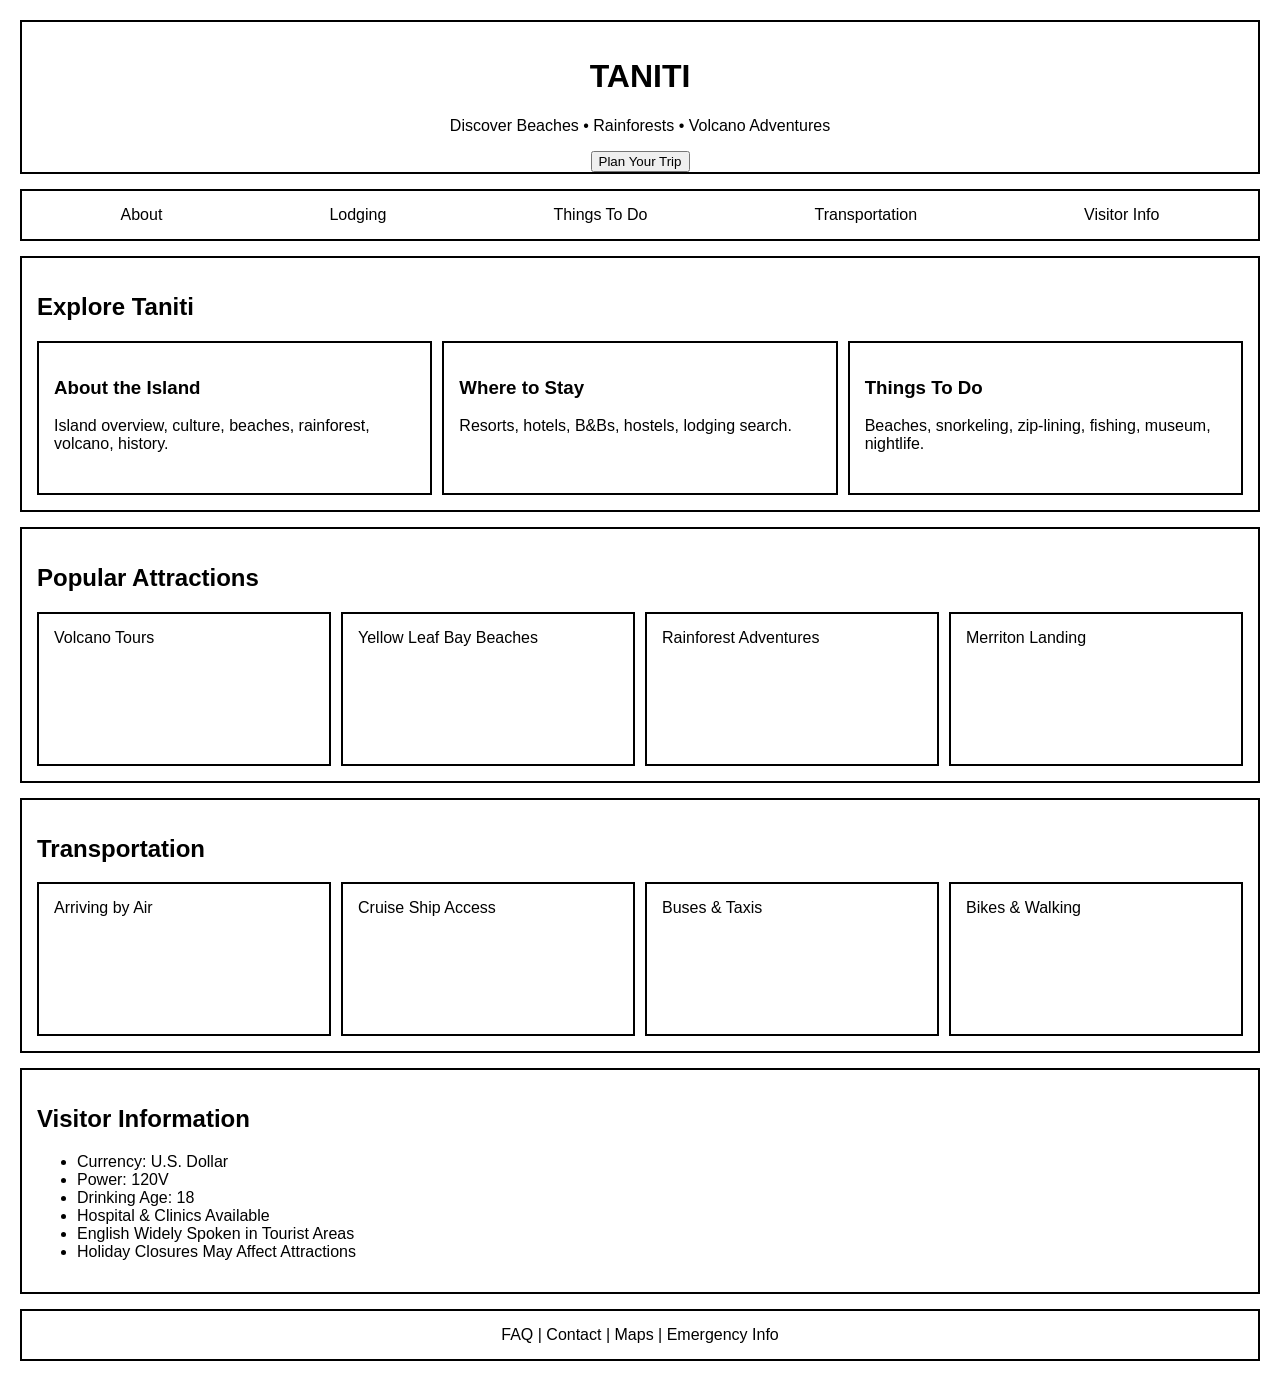
==== index.html @ 07f7645f "Add files via upload" ====
<!DOCTYPE html>
<html>
<head>
<meta charset="UTF-8">
<title>Taniti Tourism Wireframe</title>
<style>
body {
    font-family: Arial, sans-serif;
    margin: 20px;
}
.box {
    border: 2px solid #000;
    padding: 15px;
    margin-bottom: 15px;
}
.hero {
    height: 120px;
    text-align: center;
}
.nav {
    display: flex;
    justify-content: space-around;
}
.cards {
    display: flex;
    gap: 10px;
}
.card {
    flex: 1;
    border: 2px solid #000;
    padding: 15px;
    min-height: 120px;
}
.footer {
    text-align: center;
}
</style>
</head>

<body>

<div class="box hero">
    <h1>TANITI</h1>
    <p>Discover Beaches • Rainforests • Volcano Adventures</p>
    <button>Plan Your Trip</button>
</div>

<div class="box nav">
    <div>About</div>
    <div>Lodging</div>
    <div>Things To Do</div>
    <div>Transportation</div>
    <div>Visitor Info</div>
</div>

<div class="box">
    <h2>Explore Taniti</h2>

    <div class="cards">

        <div class="card">
            <h3>About the Island</h3>
            <p>
                Island overview, culture,
                beaches, rainforest,
                volcano, history.
            </p>
        </div>

        <div class="card">
            <h3>Where to Stay</h3>
            <p>
                Resorts, hotels,
                B&Bs, hostels,
                lodging search.
            </p>
        </div>

        <div class="card">
            <h3>Things To Do</h3>
            <p>
                Beaches, snorkeling,
                zip-lining, fishing,
                museum, nightlife.
            </p>
        </div>

    </div>
</div>

<div class="box">
    <h2>Popular Attractions</h2>

    <div class="cards">

        <div class="card">
            Volcano Tours
        </div>

        <div class="card">
            Yellow Leaf Bay Beaches
        </div>

        <div class="card">
            Rainforest Adventures
        </div>

        <div class="card">
            Merriton Landing
        </div>

    </div>
</div>

<div class="box">
    <h2>Transportation</h2>

    <div class="cards">

        <div class="card">
            Arriving by Air
        </div>

        <div class="card">
            Cruise Ship Access
        </div>

        <div class="card">
            Buses & Taxis
        </div>

        <div class="card">
            Bikes & Walking
        </div>

    </div>
</div>

<div class="box">
    <h2>Visitor Information</h2>

    <ul>
        <li>Currency: U.S. Dollar</li>
        <li>Power: 120V</li>
        <li>Drinking Age: 18</li>
        <li>Hospital & Clinics Available</li>
        <li>English Widely Spoken in Tourist Areas</li>
        <li>Holiday Closures May Affect Attractions</li>
    </ul>
</div>

<div class="box footer">
    FAQ | Contact | Maps | Emergency Info
</div>

</body>
</html>
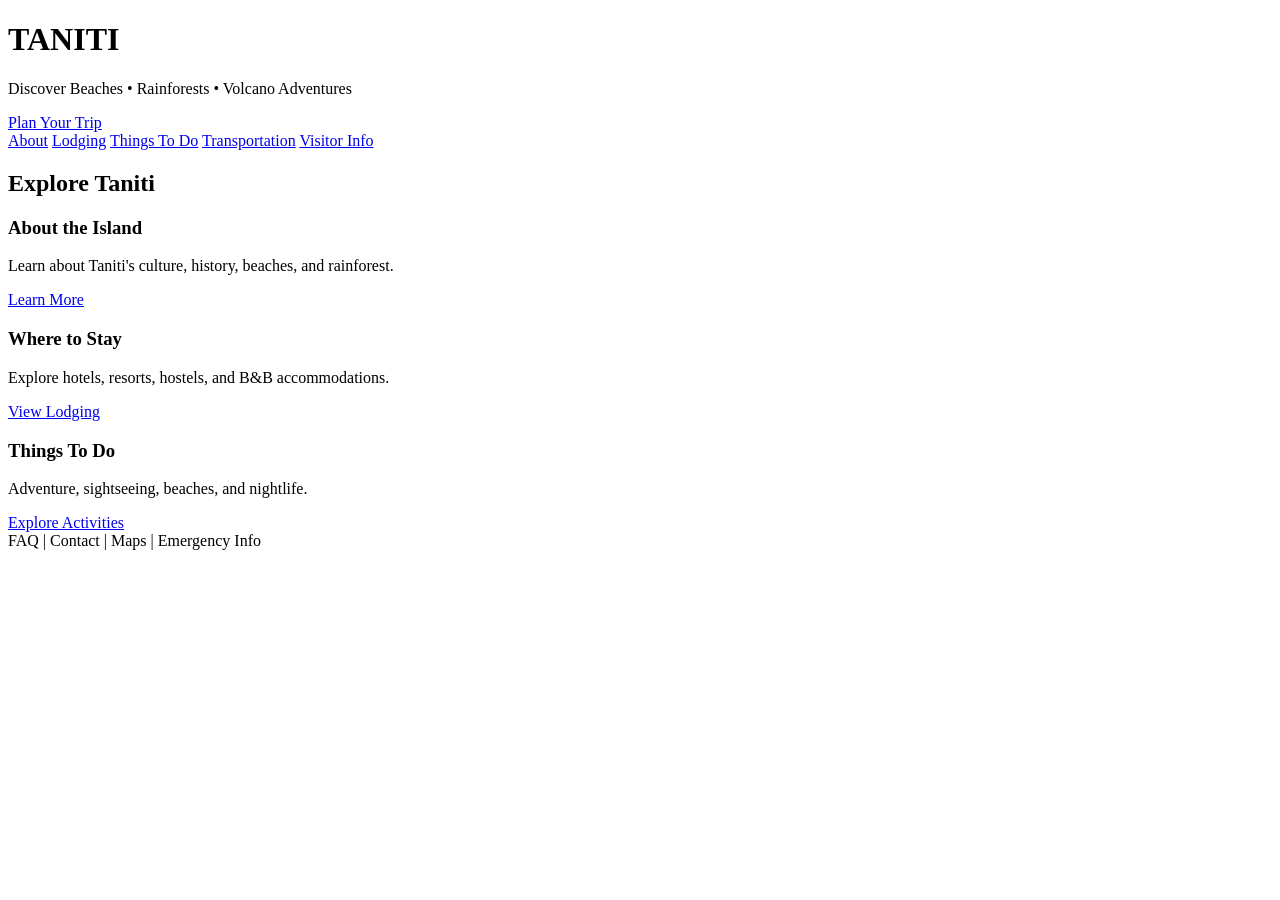
==== commit 4dd75988: "Add files via upload" ====
--- a/index.html
+++ b/index.html
@@ -2,151 +2,47 @@
 <html>
 <head>
 <meta charset="UTF-8">
-<title>Taniti Tourism Wireframe</title>
-<style>
-body {
-    font-family: Arial, sans-serif;
-    margin: 20px;
-}
-.box {
-    border: 2px solid #000;
-    padding: 15px;
-    margin-bottom: 15px;
-}
-.hero {
-    height: 120px;
-    text-align: center;
-}
-.nav {
-    display: flex;
-    justify-content: space-around;
-}
-.cards {
-    display: flex;
-    gap: 10px;
-}
-.card {
-    flex: 1;
-    border: 2px solid #000;
-    padding: 15px;
-    min-height: 120px;
-}
-.footer {
-    text-align: center;
-}
-</style>
+<title>Taniti Tourism</title>
+<link rel="stylesheet" href="style.css">
 </head>
-
 <body>
 
 <div class="box hero">
     <h1>TANITI</h1>
     <p>Discover Beaches • Rainforests • Volcano Adventures</p>
-    <button>Plan Your Trip</button>
+    <a href="activities.html" class="button">Plan Your Trip</a>
 </div>
 
 <div class="box nav">
-    <div>About</div>
-    <div>Lodging</div>
-    <div>Things To Do</div>
-    <div>Transportation</div>
-    <div>Visitor Info</div>
+    <a href="about.html">About</a>
+    <a href="lodging.html">Lodging</a>
+    <a href="activities.html">Things To Do</a>
+    <a href="transportation.html">Transportation</a>
+    <a href="visitor-info.html">Visitor Info</a>
 </div>
 
 <div class="box">
     <h2>Explore Taniti</h2>
 
     <div class="cards">
-
         <div class="card">
             <h3>About the Island</h3>
-            <p>
-                Island overview, culture,
-                beaches, rainforest,
-                volcano, history.
-            </p>
+            <p>Learn about Taniti's culture, history, beaches, and rainforest.</p>
+            <a href="about.html">Learn More</a>
         </div>
 
         <div class="card">
             <h3>Where to Stay</h3>
-            <p>
-                Resorts, hotels,
-                B&Bs, hostels,
-                lodging search.
-            </p>
+            <p>Explore hotels, resorts, hostels, and B&B accommodations.</p>
+            <a href="lodging.html">View Lodging</a>
         </div>
 
         <div class="card">
             <h3>Things To Do</h3>
-            <p>
-                Beaches, snorkeling,
-                zip-lining, fishing,
-                museum, nightlife.
-            </p>
+            <p>Adventure, sightseeing, beaches, and nightlife.</p>
+            <a href="activities.html">Explore Activities</a>
         </div>
-
     </div>
-</div>
-
-<div class="box">
-    <h2>Popular Attractions</h2>
-
-    <div class="cards">
-
-        <div class="card">
-            Volcano Tours
-        </div>
-
-        <div class="card">
-            Yellow Leaf Bay Beaches
-        </div>
-
-        <div class="card">
-            Rainforest Adventures
-        </div>
-
-        <div class="card">
-            Merriton Landing
-        </div>
-
-    </div>
-</div>
-
-<div class="box">
-    <h2>Transportation</h2>
-
-    <div class="cards">
-
-        <div class="card">
-            Arriving by Air
-        </div>
-
-        <div class="card">
-            Cruise Ship Access
-        </div>
-
-        <div class="card">
-            Buses & Taxis
-        </div>
-
-        <div class="card">
-            Bikes & Walking
-        </div>
-
-    </div>
-</div>
-
-<div class="box">
-    <h2>Visitor Information</h2>
-
-    <ul>
-        <li>Currency: U.S. Dollar</li>
-        <li>Power: 120V</li>
-        <li>Drinking Age: 18</li>
-        <li>Hospital & Clinics Available</li>
-        <li>English Widely Spoken in Tourist Areas</li>
-        <li>Holiday Closures May Affect Attractions</li>
-    </ul>
 </div>
 
 <div class="box footer">
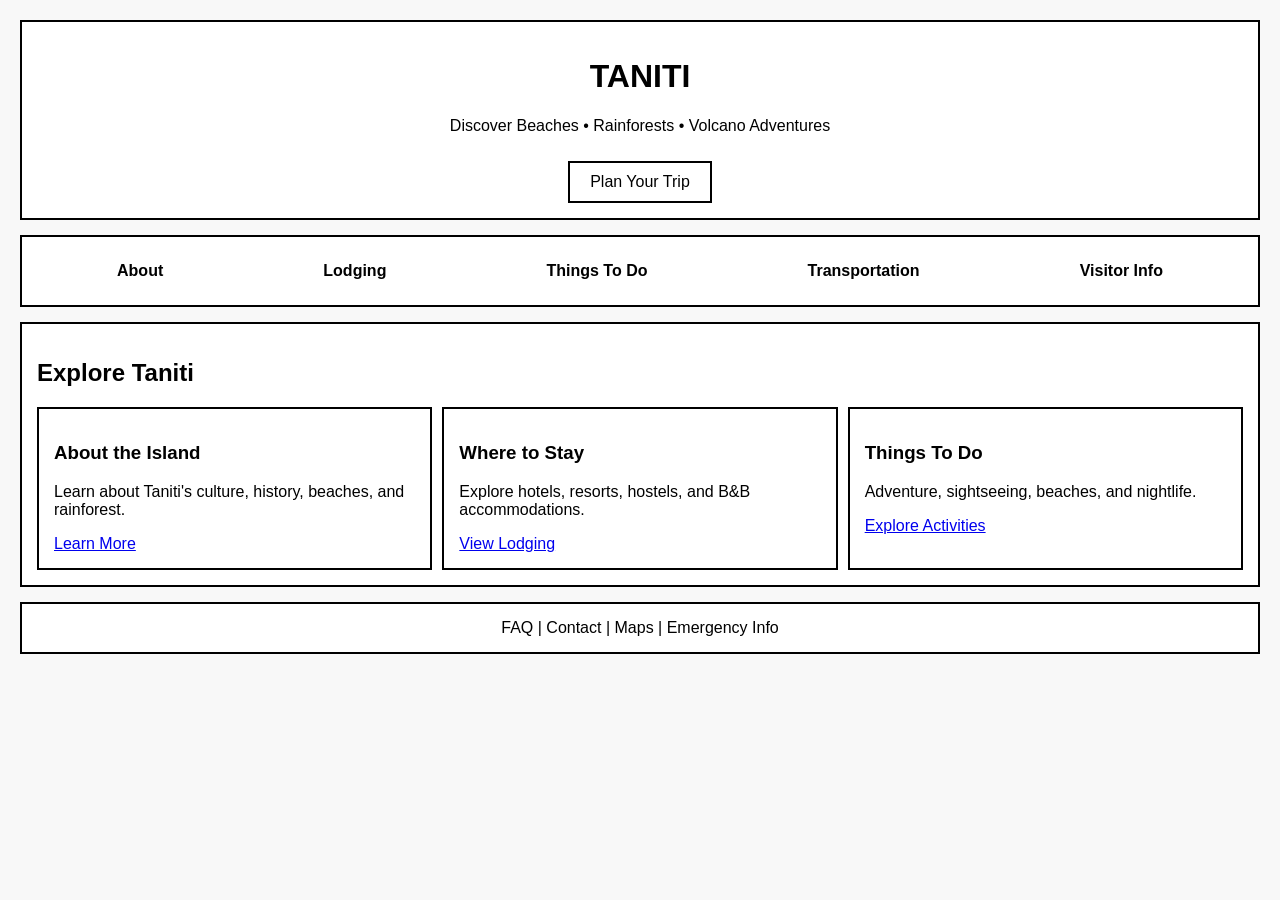
==== commit 17fc9c31: "Update index.html" ====
--- a/index.html
+++ b/index.html
@@ -49,5 +49,5 @@
     FAQ | Contact | Maps | Emergency Info
 </div>
 
-</body>
-</html>+</body>  
+</html>
--- a/style.css
+++ b/style.css
@@ -0,0 +1,56 @@
+body {
+    font-family: Arial, sans-serif;
+    margin: 20px;
+    background: #f8f8f8;
+}
+
+.box {
+    border: 2px solid #000;
+    padding: 15px;
+    margin-bottom: 15px;
+    background: white;
+}
+
+.hero {
+    text-align: center;
+}
+
+.nav {
+    display: flex;
+    justify-content: space-around;
+    flex-wrap: wrap;
+}
+
+.nav a {
+    text-decoration: none;
+    color: black;
+    font-weight: bold;
+    padding: 10px;
+}
+
+.cards {
+    display: flex;
+    gap: 10px;
+    flex-wrap: wrap;
+}
+
+.card {
+    flex: 1;
+    min-width: 220px;
+    border: 2px solid #000;
+    padding: 15px;
+    background: #fff;
+}
+
+.button {
+    display: inline-block;
+    padding: 10px 20px;
+    border: 2px solid black;
+    text-decoration: none;
+    color: black;
+    margin-top: 10px;
+}
+
+.footer {
+    text-align: center;
+}
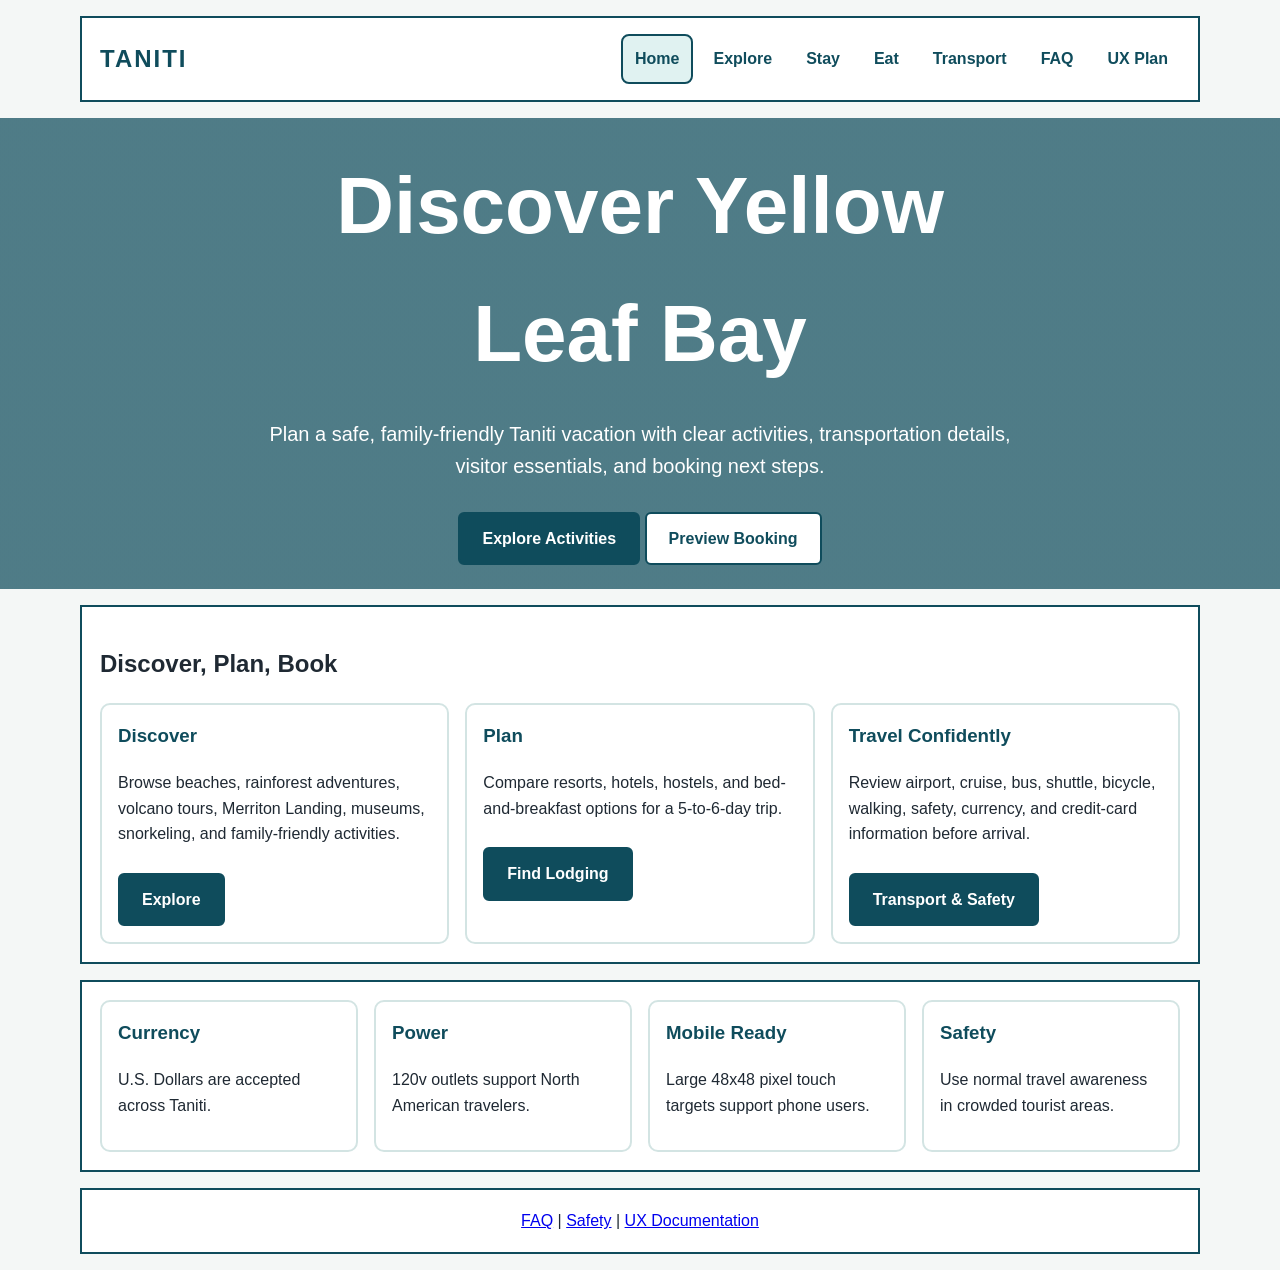
==== commit 24bd60a8: "Add files via upload" ====
--- a/index.html
+++ b/index.html
@@ -1,53 +1,67 @@
 <!DOCTYPE html>
-<html>
+<html lang="en">
 <head>
 <meta charset="UTF-8">
-<title>Taniti Tourism</title>
+<meta name="viewport" content="width=device-width, initial-scale=1.0">
+<title>Taniti Tourism | Discover, Plan, Book</title>
 <link rel="stylesheet" href="style.css">
 </head>
 <body>
+<a class="skip-link" href="#main">Skip to main content</a>
+<header class="site-header">
+    <a class="logo" href="index.html">TANITI</a>
+    <nav class="nav" aria-label="Main navigation">
+        <a class="active" href="index.html">Home</a>
+        <a href="activities.html">Explore</a>
+        <a href="lodging.html">Stay</a>
+        <a href="about.html">Eat</a>
+        <a href="transportation.html">Transport</a>
+        <a href="visitorinfo.html">FAQ</a>
+        <a href="design-documentation.html">UX Plan</a>
+    </nav>
+</header>
 
-<div class="box hero">
-    <h1>TANITI</h1>
-    <p>Discover Beaches • Rainforests • Volcano Adventures</p>
-    <a href="activities.html" class="button">Plan Your Trip</a>
-</div>
+<section class="hero" aria-label="Yellow Leaf Bay hero image">
+    <div class="hero-content">
+        <h1>Discover Yellow Leaf Bay</h1>
+        <p>Plan a safe, family-friendly Taniti vacation with clear activities, transportation details, visitor essentials, and booking next steps.</p>
+        <a href="activities.html" class="button">Explore Activities</a>
+        <a href="booking-confirmation.html" class="button secondary">Preview Booking</a>
+    </div>
+</section>
 
-<div class="box nav">
-    <a href="about.html">About</a>
-    <a href="lodging.html">Lodging</a>
-    <a href="activities.html">Things To Do</a>
-    <a href="transportation.html">Transportation</a>
-    <a href="visitor-info.html">Visitor Info</a>
-</div>
+<main id="main">
+    <section class="box">
+        <h2>Discover, Plan, Book</h2>
+        <div class="cards">
+            <article class="card">
+                <h3>Discover</h3>
+                <p>Browse beaches, rainforest adventures, volcano tours, Merriton Landing, museums, snorkeling, and family-friendly activities.</p>
+                <a class="button" href="activities.html">Explore</a>
+            </article>
+            <article class="card">
+                <h3>Plan</h3>
+                <p>Compare resorts, hotels, hostels, and bed-and-breakfast options for a 5-to-6-day trip.</p>
+                <a class="button" href="lodging.html">Find Lodging</a>
+            </article>
+            <article class="card">
+                <h3>Travel Confidently</h3>
+                <p>Review airport, cruise, bus, shuttle, bicycle, walking, safety, currency, and credit-card information before arrival.</p>
+                <a class="button" href="transportation.html">Transport & Safety</a>
+            </article>
+        </div>
+    </section>
 
-<div class="box">
-    <h2>Explore Taniti</h2>
+    <section class="box quick-grid" aria-label="Traveler essentials">
+        <div class="fact"><h3>Currency</h3><p>U.S. Dollars are accepted across Taniti.</p></div>
+        <div class="fact"><h3>Power</h3><p>120v outlets support North American travelers.</p></div>
+        <div class="fact"><h3>Mobile Ready</h3><p>Large 48x48 pixel touch targets support phone users.</p></div>
+        <div class="fact"><h3>Safety</h3><p>Use normal travel awareness in crowded tourist areas.</p></div>
+    </section>
+</main>
 
-    <div class="cards">
-        <div class="card">
-            <h3>About the Island</h3>
-            <p>Learn about Taniti's culture, history, beaches, and rainforest.</p>
-            <a href="about.html">Learn More</a>
-        </div>
-
-        <div class="card">
-            <h3>Where to Stay</h3>
-            <p>Explore hotels, resorts, hostels, and B&B accommodations.</p>
-            <a href="lodging.html">View Lodging</a>
-        </div>
-
-        <div class="card">
-            <h3>Things To Do</h3>
-            <p>Adventure, sightseeing, beaches, and nightlife.</p>
-            <a href="activities.html">Explore Activities</a>
-        </div>
-    </div>
-</div>
-
-<div class="box footer">
-    FAQ | Contact | Maps | Emergency Info
-</div>
-
-</body>  
+<footer class="footer">
+    <a href="visitorinfo.html">FAQ</a> | <a href="transportation.html">Safety</a> | <a href="design-documentation.html">UX Documentation</a>
+</footer>
+</body>
 </html>
--- a/style.css
+++ b/style.css
@@ -1,56 +1,239 @@
+* {
+    box-sizing: border-box;
+}
+
+html {
+    scroll-behavior: smooth;
+}
+
 body {
     font-family: Arial, sans-serif;
-    margin: 20px;
-    background: #f8f8f8;
-}
-
+    margin: 0;
+    background: #f4f7f6;
+    color: #1f2933;
+    line-height: 1.6;
+}
+
+.skip-link {
+    position: absolute;
+    left: -999px;
+    top: 10px;
+    background: #ffffff;
+    border: 2px solid #0f4c5c;
+    padding: 10px;
+    z-index: 100;
+}
+
+.skip-link:focus {
+    left: 10px;
+}
+
+.site-header,
+.footer,
 .box {
-    border: 2px solid #000;
-    padding: 15px;
-    margin-bottom: 15px;
-    background: white;
-}
-
-.hero {
-    text-align: center;
+    background: #ffffff;
+    border: 2px solid #0f4c5c;
+    margin: 16px auto;
+    max-width: 1120px;
+    padding: 18px;
+}
+
+.site-header {
+    display: flex;
+    justify-content: space-between;
+    align-items: center;
+    gap: 16px;
+    flex-wrap: wrap;
+}
+
+.logo {
+    font-size: 1.5rem;
+    font-weight: 800;
+    letter-spacing: 2px;
+    color: #0f4c5c;
+    text-decoration: none;
 }
 
 .nav {
     display: flex;
-    justify-content: space-around;
+    justify-content: flex-end;
+    gap: 10px;
     flex-wrap: wrap;
 }
 
 .nav a {
     text-decoration: none;
-    color: black;
+    color: #0f4c5c;
     font-weight: bold;
-    padding: 10px;
+    padding: 10px 12px;
+    border-radius: 6px;
+}
+
+.nav a:hover,
+.nav a:focus,
+.nav a.active {
+    background: #e0f2f1;
+    outline: 2px solid #0f4c5c;
+}
+
+.hero {
+    min-height: 340px;
+    display: grid;
+    place-items: center;
+    text-align: center;
+    color: #ffffff;
+    background: linear-gradient(rgba(15, 76, 92, .72), rgba(15, 76, 92, .72)),
+                url('https://images.unsplash.com/photo-1507525428034-b723cf961d3e?auto=format&fit=crop&w=1600&q=80');
+    background-size: cover;
+    background-position: center;
+    border: none;
+    max-width: 100%;
+    margin: 0 0 16px;
+}
+
+.hero-content {
+    max-width: 820px;
+    padding: 24px;
+}
+
+.hero h1 {
+    font-size: clamp(2.5rem, 8vw, 5rem);
+    margin: 0;
+}
+
+.hero p {
+    font-size: 1.25rem;
+}
+
+.button,
+.card .button,
+.cta-link {
+    display: inline-flex;
+    align-items: center;
+    justify-content: center;
+    min-height: 48px;
+    min-width: 48px;
+    padding: 12px 22px;
+    border: 2px solid #0f4c5c;
+    background: #0f4c5c;
+    color: #ffffff;
+    text-decoration: none;
+    font-weight: bold;
+    border-radius: 6px;
+    margin-top: 10px;
+}
+
+.button.secondary {
+    background: #ffffff;
+    color: #0f4c5c;
+}
+
+.cards,
+.timeline,
+.two-column,
+.quick-grid {
+    display: grid;
+    gap: 16px;
 }
 
 .cards {
-    display: flex;
-    gap: 10px;
-    flex-wrap: wrap;
-}
-
-.card {
-    flex: 1;
-    min-width: 220px;
-    border: 2px solid #000;
-    padding: 15px;
-    background: #fff;
-}
-
-.button {
-    display: inline-block;
-    padding: 10px 20px;
-    border: 2px solid black;
-    text-decoration: none;
-    color: black;
-    margin-top: 10px;
+    grid-template-columns: repeat(auto-fit, minmax(230px, 1fr));
+}
+
+.card,
+.fact,
+.flow-step {
+    border: 2px solid #d3e4e3;
+    padding: 16px;
+    background: #ffffff;
+    border-radius: 10px;
+}
+
+.card h3,
+.fact h3 {
+    margin-top: 0;
+    color: #0f4c5c;
+}
+
+.two-column {
+    grid-template-columns: minmax(0, 2fr) minmax(260px, 1fr);
+    align-items: start;
+}
+
+.essentials {
+    position: sticky;
+    top: 14px;
+    background: #fff8e6;
+    border-color: #c98c1a;
+}
+
+.quick-grid {
+    grid-template-columns: repeat(auto-fit, minmax(180px, 1fr));
+}
+
+.table-wrap {
+    overflow-x: auto;
+}
+
+table {
+    width: 100%;
+    border-collapse: collapse;
+    background: #ffffff;
+}
+
+th,
+td {
+    border: 1px solid #9fb8b6;
+    padding: 12px;
+    text-align: left;
+    vertical-align: top;
+}
+
+th {
+    background: #e0f2f1;
+    color: #0f4c5c;
+}
+
+.flow {
+    display: grid;
+    grid-template-columns: repeat(auto-fit, minmax(160px, 1fr));
+    gap: 14px;
+    align-items: stretch;
+}
+
+.flow-step {
+    text-align: center;
+    font-weight: bold;
+}
+
+.flow-step span {
+    display: block;
+    color: #0f4c5c;
+    font-size: 1.5rem;
 }
 
 .footer {
     text-align: center;
 }
+
+@media (max-width: 720px) {
+    .site-header {
+        align-items: stretch;
+    }
+
+    .nav {
+        justify-content: flex-start;
+    }
+
+    .two-column {
+        grid-template-columns: 1fr;
+    }
+
+    .essentials {
+        position: static;
+    }
+
+    body {
+        font-size: 16px;
+    }
+}
